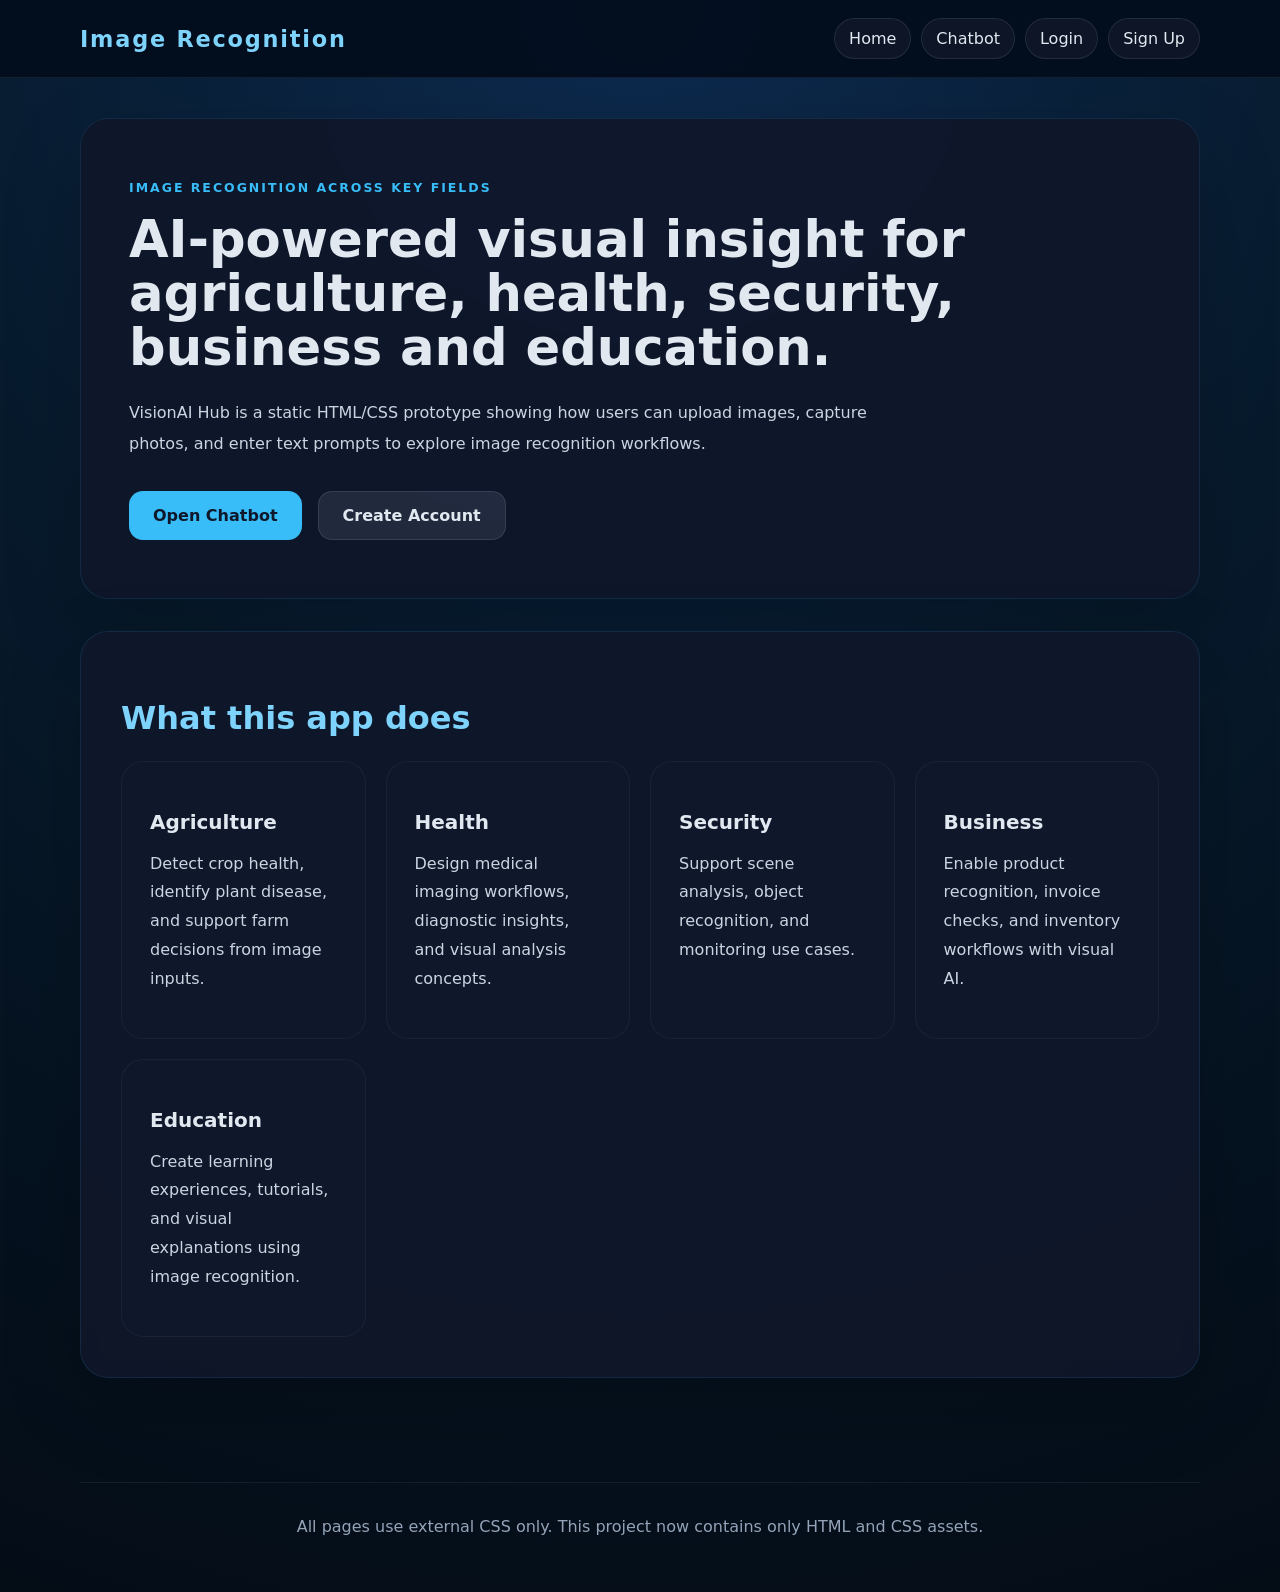
==== index.html @ 7103a165 "Add files via upload" ====
<!DOCTYPE html>
<html lang="en">
<head>
  <meta charset="UTF-8">
  <meta name="viewport" content="width=device-width, initial-scale=1.0">
  <title>Image Recognition</title>
  <link rel="stylesheet" href="styles.css">
</head>
<body>
  <header class="site-header">
    <div class="container header-inner">
      <a class="brand" href="index.html">Image Recognition</a>
      <nav class="site-nav">
        <a href="index.html">Home</a>
        <a href="chatbot.html">Chatbot</a>
        <a href="login.html">Login</a>
        <a href="signup.html">Sign Up</a>
      </nav>
    </div>
  </header>

  <main class="content container">
    <section class="hero-section">
      <span class="eyebrow">Image recognition across key fields</span>
      <h1>AI-powered visual insight for agriculture, health, security, business and education.</h1>
      <p>VisionAI Hub is a static HTML/CSS prototype showing how users can upload images, capture photos, and enter text prompts to explore image recognition workflows.</p>
      <div class="hero-actions">
        <a class="btn" href="chatbot.html">Open Chatbot</a>
        <a class="btn btn-secondary" href="signup.html">Create Account</a>
      </div>
    </section>

    <section class="feature-section">
      <h2>What this app does</h2>
      <div class="feature-grid">
        <article class="feature-card">
          <h3>Agriculture</h3>
          <p>Detect crop health, identify plant disease, and support farm decisions from image inputs.</p>
        </article>
        <article class="feature-card">
          <h3>Health</h3>
          <p>Design medical imaging workflows, diagnostic insights, and visual analysis concepts.</p>
        </article>
        <article class="feature-card">
          <h3>Security</h3>
          <p>Support scene analysis, object recognition, and monitoring use cases.</p>
        </article>
        <article class="feature-card">
          <h3>Business</h3>
          <p>Enable product recognition, invoice checks, and inventory workflows with visual AI.</p>
        </article>
        <article class="feature-card">
          <h3>Education</h3>
          <p>Create learning experiences, tutorials, and visual explanations using image recognition.</p>
        </article>
      </div>
    </section>
  </main>

  <footer class="site-footer">
    <div class="container footer-inner">
      <p>All pages use external CSS only. This project now contains only HTML and CSS assets.</p>
    </div>
  </footer>
</body>
</html>
---- styles.css ----
/* Global styles */
*, *::before, *::after {
  box-sizing: border-box;
}
html {
  scroll-behavior: smooth;
}
body {
  margin: 0;
  font-family: Inter, system-ui, -apple-system, BlinkMacSystemFont, "Segoe UI", sans-serif;
  background: radial-gradient(circle at top, #0d2a4f 0%, #071a2c 45%, #040c16 100%);
  color: #e2e8f0;
  min-height: 100vh;
}
a {
  color: inherit;
  text-decoration: none;
}
button,
input,
select,
textarea {
  font: inherit;
}
button {
  cursor: pointer;
}
.container {
  width: min(1120px, calc(100% - 32px));
  margin: 0 auto;
}
.site-header {
  position: sticky;
  top: 0;
  z-index: 10;
  background: rgba(3, 12, 28, 0.92);
  border-bottom: 1px solid rgba(148, 163, 184, 0.12);
}
.header-inner {
  display: flex;
  align-items: center;
  justify-content: space-between;
  gap: 16px;
  padding: 18px 0;
}
.brand {
  font-size: 1.4rem;
  font-weight: 800;
  letter-spacing: 0.08em;
  color: #7dd3fc;
}
.site-nav {
  display: flex;
  flex-wrap: wrap;
  gap: 10px;
}
.site-nav a {
  padding: 10px 14px;
  border-radius: 999px;
  background: rgba(15, 23, 42, 0.9);
  border: 1px solid rgba(148, 163, 184, 0.16);
  transition: background 0.25s ease, transform 0.25s ease;
}
.site-nav a:hover {
  background: rgba(59, 130, 246, 0.18);
  transform: translateY(-1px);
}
.content {
  padding: 40px 0 60px;
}
.hero-section,
.feature-section,
.auth-section,
.chat-section {
  background: rgba(15, 23, 42, 0.94);
  border: 1px solid rgba(56, 189, 248, 0.12);
  border-radius: 28px;
  backdrop-filter: blur(10px);
  box-shadow: 0 28px 80px rgba(0, 0, 0, 0.2);
}
.chat-section {
  margin: 32px auto 0;
  max-width: 1120px;
}
.hero-section {
  padding: 58px 48px;
}
.eyebrow {
  display: inline-flex;
  margin-bottom: 18px;
  color: #38bdf8;
  font-weight: 700;
  text-transform: uppercase;
  letter-spacing: 0.16em;
  font-size: 0.78rem;
}
.hero-section h1 {
  font-size: clamp(2.4rem, 4vw, 3.8rem);
  line-height: 1.05;
  margin: 0 0 24px;
}
.hero-section p {
  max-width: 760px;
  line-height: 1.9;
  color: #cbd5e1;
  margin-bottom: 32px;
}
.hero-actions {
  display: flex;
  flex-wrap: wrap;
  gap: 16px;
}
.btn,
button {
  display: inline-flex;
  align-items: center;
  justify-content: center;
  padding: 14px 24px;
  border-radius: 14px;
  background: #38bdf8;
  color: #0f172a;
  font-weight: 700;
  border: none;
  transition: transform 0.22s ease, filter 0.22s ease;
}
.btn:hover,
button:hover {
  transform: translateY(-2px);
  filter: brightness(1.05);
}
.btn-secondary {
  background: rgba(148, 163, 184, 0.14);
  color: #e2e8f0;
  border: 1px solid rgba(148, 163, 184, 0.18);
}
.feature-section,
.auth-section,
.chat-section {
  margin-top: 32px;
  padding: 40px;
}
.feature-section h2,
.auth-section h2,
.chat-section h2 {
  font-size: 2rem;
  margin-bottom: 24px;
  color: #7dd3fc;
}
.feature-grid {
  display: grid;
  gap: 20px;
  grid-template-columns: repeat(auto-fit, minmax(220px, 1fr));
}
.feature-card {
  padding: 28px;
  border-radius: 22px;
  background: #0f172a;
  border: 1px solid rgba(148, 163, 184, 0.08);
}
.feature-card h3 {
  margin-bottom: 14px;
  font-size: 1.25rem;
}
.feature-card p {
  line-height: 1.8;
  color: #cbd5e1;
}
.auth-form,
.chat-form {
  display: grid;
  gap: 20px;
}
.auth-form label,
.chat-form label {
  display: grid;
  gap: 10px;
  font-weight: 600;
  color: #e2e8f0;
}
.auth-form input,
.chat-form input,
.chat-form textarea,
.chat-form select {
  width: 100%;
  border: 1px solid rgba(148, 163, 184, 0.18);
  background: rgba(15, 23, 42, 0.95);
  color: #e2e8f0;
  border-radius: 16px;
  padding: 16px 18px;
  outline: none;
}
.auth-form input:focus,
.chat-form input:focus,
.chat-form textarea:focus,
.chat-form select:focus {
  border-color: #38bdf8;
  box-shadow: 0 0 0 4px rgba(56, 189, 248, 0.14);
}
textarea {
  resize: vertical;
}
.auth-note,
.chat-section p,
.result-box p,
.hint {
  color: #94a3b8;
}
.auth-footer,
.chat-actions {
  display: flex;
  gap: 12px;
  flex-wrap: wrap;
}
.auth-footer a {
  color: #38bdf8;
}
.result-box {
  margin-top: 28px;
  padding: 24px;
  border-radius: 22px;
  background: rgba(7, 18, 35, 0.98);
  border: 1px solid rgba(56, 189, 248, 0.12);
}
.result-box h3 {
  margin-top: 0;
  margin-bottom: 14px;
  color: #38bdf8;
}
.chat-header {
  display: flex;
  justify-content: center;
  align-items: center;
  text-align: center;
  margin-bottom: 24px;
}
.chat-subtitle {
  color: #94a3b8;
  margin-top: 10px;
}
.chat-action-nav {
  display: flex;
  flex-wrap: wrap;
  gap: 10px;
  margin-bottom: 18px;
  justify-content: center;
}
.nav-item {
  display: inline-flex;
  align-items: center;
  justify-content: center;
  padding: 12px 18px;
  border-radius: 999px;
  border: 1px solid rgba(148, 163, 184, 0.18);
  background: rgba(31, 41, 55, 0.85);
  color: #e2e8f0;
  font-weight: 700;
  transition: transform 0.2s ease, background 0.2s ease;
}
.nav-item:hover {
  background: rgba(56, 189, 248, 0.18);
  transform: translateY(-1px);
}
.chat-actions-row {
  display: flex;
  flex-wrap: wrap;
  gap: 10px;
  justify-content: center;
}
.nav-item.secondary {
  background: rgba(15, 23, 42, 0.96);
  border-color: rgba(56, 189, 248, 0.2);
}
.chat-input-card {
  display: grid;
  gap: 18px;
}
.chat-input-area {
  display: grid;
  gap: 14px;
}
.chat-input-area textarea {
  width: 100%;
  min-height: 150px;
  padding: 18px;
  border-radius: 24px;
  border: 1px solid rgba(148, 163, 184, 0.16);
  background: #090a0c;
  color: #f8fafc;
  resize: none;
}
.send-button {
  width: 100%;
  padding: 16px 22px;
  border-radius: 20px;
  border: none;
  background: #38bdf8;
  color: #0f172a;
  font-weight: 700;
}
.chat-sidebar {
  display: none;
  padding: 24px;
  border-radius: 24px;
  background: rgba(7, 18, 35, 0.95);
  border: 1px solid rgba(56, 189, 248, 0.14);
}
.chat-sidebar:target {
  display: block;
}
.sidebar-card {
  display: grid;
  gap: 14px;
}
.sidebar-card h3 {
  margin-top: 0;
  margin-bottom: 0;
  color: #38bdf8;
}
.sidebar-card ul {
  list-style: none;
  margin: 0;
  padding: 0;
  display: grid;
  gap: 12px;
}
.sidebar-card li {
  padding: 14px 16px;
  border-radius: 16px;
  background: rgba(15, 23, 42, 0.85);
  border: 1px solid rgba(148, 163, 184, 0.08);
  color: #cbd5e1;
}
.chat-sidebar h3 {
  margin-top: 0;
  margin-bottom: 18px;
  color: #38bdf8;
}
.chat-sidebar ul {
  list-style: none;
  margin: 0;
  padding: 0;
  display: grid;
  gap: 12px;
}
.chat-sidebar li {
  padding: 14px 16px;
  border-radius: 16px;
  background: rgba(15, 23, 42, 0.85);
  border: 1px solid rgba(148, 163, 184, 0.08);
  color: #cbd5e1;
}
.site-footer {
  padding: 24px 0 40px;
}
.footer-inner {
  border-top: 1px solid rgba(148, 163, 184, 0.1);
  padding-top: 18px;
  color: #94a3b8;
}
@media (max-width: 768px) {
  .header-inner,
  .feature-grid,
  .auth-form,
  .chat-form,
  .chat-app {
    grid-template-columns: 1fr;
  }
  .header-inner {
    flex-direction: column;
    align-items: flex-start;
  }
  .chat-header {
    flex-direction: column;
    align-items: flex-start;
  }
  .hero-section,
  .feature-section,
  .auth-section,
  .chat-section {
    padding: 28px 24px 32px;
  }
}

.auth-box input {
  width: 100%;
  margin-bottom: 16px;
  padding: 16px;
  border-radius: 14px;
  border: 1px solid rgba(255, 255, 255, 0.12);
  background: #0f172a;
  color: #f8fafc;
}

.auth-box button {
  width: 100%;
}

footer {
  margin-top: 20px;
  padding: 24px 0;
  text-align: center;
  color: rgba(248, 250, 252, 0.7);
}

@media (max-width: 760px) {
  nav {
    flex-direction: column;
    align-items: flex-start;
    gap: 12px;
  }

  .hero {
    padding: 40px 20px;
  }
}
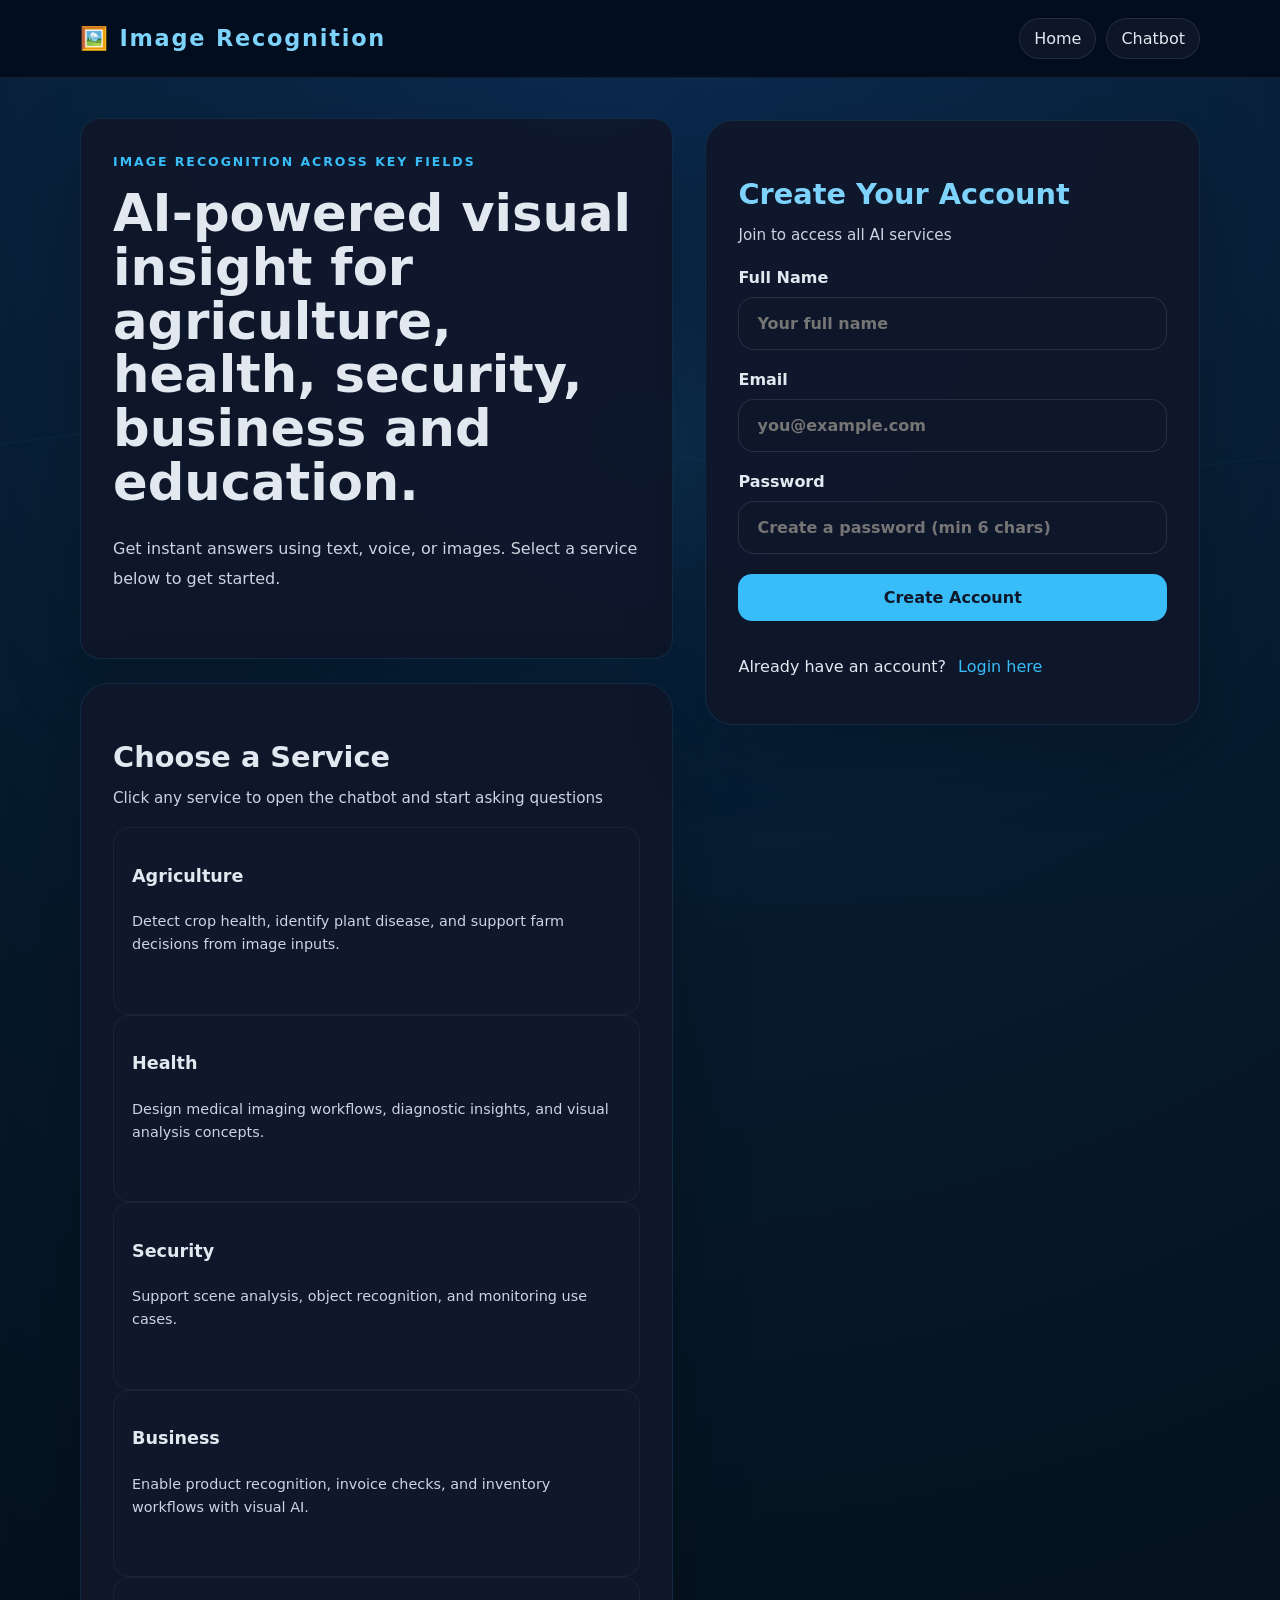
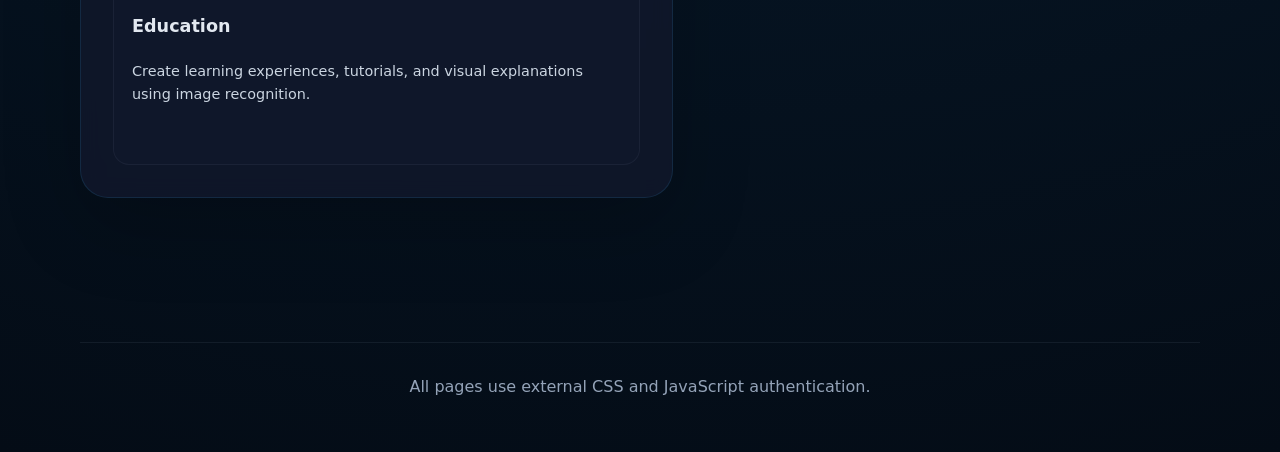
==== commit 9bfe9b4f: "Initial commit" ====
--- a/index.html
+++ b/index.html
@@ -1,66 +1,217 @@
-<!DOCTYPE html>
-<html lang="en">
-<head>
-  <meta charset="UTF-8">
-  <meta name="viewport" content="width=device-width, initial-scale=1.0">
-  <title>Image Recognition</title>
-  <link rel="stylesheet" href="styles.css">
-</head>
-<body>
-  <header class="site-header">
-    <div class="container header-inner">
-      <a class="brand" href="index.html">Image Recognition</a>
-      <nav class="site-nav">
-        <a href="index.html">Home</a>
-        <a href="chatbot.html">Chatbot</a>
-        <a href="login.html">Login</a>
-        <a href="signup.html">Sign Up</a>
-      </nav>
-    </div>
-  </header>
-
-  <main class="content container">
-    <section class="hero-section">
-      <span class="eyebrow">Image recognition across key fields</span>
-      <h1>AI-powered visual insight for agriculture, health, security, business and education.</h1>
-      <p>VisionAI Hub is a static HTML/CSS prototype showing how users can upload images, capture photos, and enter text prompts to explore image recognition workflows.</p>
-      <div class="hero-actions">
-        <a class="btn" href="chatbot.html">Open Chatbot</a>
-        <a class="btn btn-secondary" href="signup.html">Create Account</a>
-      </div>
-    </section>
-
-    <section class="feature-section">
-      <h2>What this app does</h2>
-      <div class="feature-grid">
-        <article class="feature-card">
-          <h3>Agriculture</h3>
-          <p>Detect crop health, identify plant disease, and support farm decisions from image inputs.</p>
-        </article>
-        <article class="feature-card">
-          <h3>Health</h3>
-          <p>Design medical imaging workflows, diagnostic insights, and visual analysis concepts.</p>
-        </article>
-        <article class="feature-card">
-          <h3>Security</h3>
-          <p>Support scene analysis, object recognition, and monitoring use cases.</p>
-        </article>
-        <article class="feature-card">
-          <h3>Business</h3>
-          <p>Enable product recognition, invoice checks, and inventory workflows with visual AI.</p>
-        </article>
-        <article class="feature-card">
-          <h3>Education</h3>
-          <p>Create learning experiences, tutorials, and visual explanations using image recognition.</p>
-        </article>
-      </div>
-    </section>
-  </main>
-
-  <footer class="site-footer">
-    <div class="container footer-inner">
-      <p>All pages use external CSS only. This project now contains only HTML and CSS assets.</p>
-    </div>
-  </footer>
-</body>
-</html>
+<!DOCTYPE html>
+<html lang="en">
+<head>
+  <!-- Meta Information -->
+  <meta charset="UTF-8">
+  <meta name="viewport" content="width=device-width, initial-scale=1.0">
+  <title>Image Recognition - AI Visual Insights</title>
+  
+  <!-- Stylesheets -->
+  <link rel="stylesheet" href="styles.css">
+</head>
+
+<body>
+  <!-- ========== HEADER / NAVIGATION ========== -->
+  <header class="site-header">
+    <div class="container header-inner">
+      <!-- Brand Logo -->
+      <a class="brand" href="index.html">🖼️ Image Recognition</a>
+      
+      <!-- Navigation Menu -->
+      <nav class="site-nav">
+        <a href="index.html">Home</a>
+        <a href="chatbot.html">Chatbot</a>
+      </nav>
+    </div>
+  </header>
+
+  <!-- ========== MAIN CONTENT ========== -->
+  <main class="content container">
+    
+    <!-- HOME AND SIGNUP CONTAINER -->
+    <div class="home-signup-wrapper">
+      
+      <!-- ===== LEFT SIDE: HOME CONTENT ===== -->
+      <div class="home-section">
+        
+        <!-- HERO SECTION -->
+        <section class="hero-section">
+          <span class="eyebrow">Image recognition across key fields</span>
+          <h1>AI-powered visual insight for agriculture, health, security, business and education.</h1>
+          <p>Get instant answers using text, voice, or images. Select a service below to get started.</p>
+        </section>
+
+        <!-- SERVICES SECTION -->
+        <section class="feature-section">
+          <h2>Choose a Service</h2>
+          <p class="section-intro">Click any service to open the chatbot and start asking questions</p>
+          
+          <!-- Service Cards Grid -->
+          <div class="feature-grid">
+            
+            <!-- Agriculture Service Card -->
+            <a href="chatbot.html?service=agriculture" class="feature-card clickable-card">
+              <h3>Agriculture</h3>
+              <p>Detect crop health, identify plant disease, and support farm decisions from image inputs.</p>
+              <span class="card-arrow">→</span>
+            </a>
+
+            <!-- Health Service Card -->
+            <a href="chatbot.html?service=health" class="feature-card clickable-card">
+              <h3>Health</h3>
+              <p>Design medical imaging workflows, diagnostic insights, and visual analysis concepts.</p>
+              <span class="card-arrow">→</span>
+            </a>
+
+            <!-- Security Service Card -->
+            <a href="chatbot.html?service=security" class="feature-card clickable-card">
+              <h3>Security</h3>
+              <p>Support scene analysis, object recognition, and monitoring use cases.</p>
+              <span class="card-arrow">→</span>
+            </a>
+
+            <!-- Business Service Card -->
+            <a href="chatbot.html?service=business" class="feature-card clickable-card">
+              <h3>Business</h3>
+              <p>Enable product recognition, invoice checks, and inventory workflows with visual AI.</p>
+              <span class="card-arrow">→</span>
+            </a>
+
+            <!-- Education Service Card -->
+            <a href="chatbot.html?service=education" class="feature-card clickable-card">
+              <h3>Education</h3>
+              <p>Create learning experiences, tutorials, and visual explanations using image recognition.</p>
+              <span class="card-arrow">→</span>
+            </a>
+            
+          </div>
+          <!-- End Service Cards Grid -->
+          
+        </section>
+        <!-- End Services Section -->
+        
+      </div>
+      <!-- End Home Section -->
+
+      <!-- ===== RIGHT SIDE: SIGNUP FORM ===== -->
+      <aside class="signup-section">
+        <div class="signup-card">
+          <h2>Create Your Account</h2>
+          <p class="signup-subtitle">Join to access all AI services</p>
+          
+          <form class="auth-form" id="signup-form">
+            <label>
+              Full Name
+              <input type="text" name="name" placeholder="Your full name" required>
+            </label>
+            <label>
+              Email
+              <input type="email" name="email" placeholder="you@example.com" required>
+            </label>
+            <label>
+              Password
+              <input type="password" name="password" placeholder="Create a password (min 6 chars)" required>
+            </label>
+            <button class="btn" type="submit">Create Account</button>
+            
+            <p class="auth-footer">Already have an account? <a href="login.html">Login here</a></p>
+          </form>
+        </div>
+      </aside>
+      <!-- End Signup Section -->
+      
+    </div>
+    <!-- End Home and Signup Wrapper -->
+    
+  </main>
+  <!-- End Main Content -->
+
+  <!-- ========== FOOTER ========== -->
+  <footer class="site-footer">
+    <div class="container footer-inner">
+      <p>All pages use external CSS and JavaScript authentication.</p>
+    </div>
+  </footer>
+
+  <!-- ========== SCRIPTS ========== -->
+  <script src="security.js"></script>
+  
+  <!-- Service Card Navigation -->
+  <script>
+    // Make service cards interactive and sensitive to clicks
+    document.querySelectorAll('.clickable-card').forEach(card => {
+      // Add click handler
+      card.addEventListener('click', function(e) {
+        e.preventDefault();
+        
+        // Get the service name from the href
+        const href = this.getAttribute('href');
+        
+        // Add visual feedback - fade out effect
+        this.style.opacity = '0.7';
+        this.style.transform = 'scale(0.98)';
+        
+        // Navigate after a short delay for visual effect
+        setTimeout(() => {
+          window.location.href = href;
+        }, 200);
+      });
+
+      // Add hover effects for better UX
+      card.addEventListener('mouseenter', function() {
+        this.style.cursor = 'pointer';
+      });
+
+      // Reset opacity on mouse leave if not navigating
+      card.addEventListener('mouseleave', function() {
+        this.style.opacity = '1';
+        this.style.transform = 'scale(1)';
+      });
+
+      // Keyboard support - allow Enter and Space keys
+      card.addEventListener('keypress', function(e) {
+        if (e.key === 'Enter' || e.key === ' ') {
+          e.preventDefault();
+          this.click();
+        }
+      });
+    });
+
+    // Log which service was selected (for debugging)
+    window.addEventListener('click', function(e) {
+      const card = e.target.closest('.clickable-card');
+      if (card) {
+        const href = card.getAttribute('href');
+        const serviceMatch = href.match(/service=(\w+)/);
+        if (serviceMatch) {
+          console.log('Service selected:', serviceMatch[1]);
+        }
+      }
+    });
+
+    // Handle signup form submission
+    document.getElementById('signup-form').addEventListener('submit', function(e) {
+      e.preventDefault();
+
+      const fullName = this.querySelector('input[type="text"]').value.trim();
+      const email = this.querySelector('input[type="email"]').value.trim();
+      const password = this.querySelector('input[type="password"]').value;
+
+      if (!fullName) {
+        alert('Please enter your full name');
+        return;
+      }
+
+      const result = authManager.register(email, password, fullName);
+
+      if (result.success) {
+        alert(result.message + '\nYou can now login with your credentials.');
+        window.location.href = 'login.html';
+      } else {
+        alert('Signup Failed: ' + result.message);
+      }
+    });
+  </script>
+
+</body>
+</html>
--- a/styles.css
+++ b/styles.css
@@ -1,415 +1,853 @@
-/* Global styles */
-*, *::before, *::after {
-  box-sizing: border-box;
-}
-html {
-  scroll-behavior: smooth;
-}
-body {
-  margin: 0;
-  font-family: Inter, system-ui, -apple-system, BlinkMacSystemFont, "Segoe UI", sans-serif;
-  background: radial-gradient(circle at top, #0d2a4f 0%, #071a2c 45%, #040c16 100%);
-  color: #e2e8f0;
-  min-height: 100vh;
-}
-a {
-  color: inherit;
-  text-decoration: none;
-}
-button,
-input,
-select,
-textarea {
-  font: inherit;
-}
-button {
-  cursor: pointer;
-}
-.container {
-  width: min(1120px, calc(100% - 32px));
-  margin: 0 auto;
-}
-.site-header {
-  position: sticky;
-  top: 0;
-  z-index: 10;
-  background: rgba(3, 12, 28, 0.92);
-  border-bottom: 1px solid rgba(148, 163, 184, 0.12);
-}
-.header-inner {
-  display: flex;
-  align-items: center;
-  justify-content: space-between;
-  gap: 16px;
-  padding: 18px 0;
-}
-.brand {
-  font-size: 1.4rem;
-  font-weight: 800;
-  letter-spacing: 0.08em;
-  color: #7dd3fc;
-}
-.site-nav {
-  display: flex;
-  flex-wrap: wrap;
-  gap: 10px;
-}
-.site-nav a {
-  padding: 10px 14px;
-  border-radius: 999px;
-  background: rgba(15, 23, 42, 0.9);
-  border: 1px solid rgba(148, 163, 184, 0.16);
-  transition: background 0.25s ease, transform 0.25s ease;
-}
-.site-nav a:hover {
-  background: rgba(59, 130, 246, 0.18);
-  transform: translateY(-1px);
-}
-.content {
-  padding: 40px 0 60px;
-}
-.hero-section,
-.feature-section,
-.auth-section,
-.chat-section {
-  background: rgba(15, 23, 42, 0.94);
-  border: 1px solid rgba(56, 189, 248, 0.12);
-  border-radius: 28px;
-  backdrop-filter: blur(10px);
-  box-shadow: 0 28px 80px rgba(0, 0, 0, 0.2);
-}
-.chat-section {
-  margin: 32px auto 0;
-  max-width: 1120px;
-}
-.hero-section {
-  padding: 58px 48px;
-}
-.eyebrow {
-  display: inline-flex;
-  margin-bottom: 18px;
-  color: #38bdf8;
-  font-weight: 700;
-  text-transform: uppercase;
-  letter-spacing: 0.16em;
-  font-size: 0.78rem;
-}
-.hero-section h1 {
-  font-size: clamp(2.4rem, 4vw, 3.8rem);
-  line-height: 1.05;
-  margin: 0 0 24px;
-}
-.hero-section p {
-  max-width: 760px;
-  line-height: 1.9;
-  color: #cbd5e1;
-  margin-bottom: 32px;
-}
-.hero-actions {
-  display: flex;
-  flex-wrap: wrap;
-  gap: 16px;
-}
-.btn,
-button {
-  display: inline-flex;
-  align-items: center;
-  justify-content: center;
-  padding: 14px 24px;
-  border-radius: 14px;
-  background: #38bdf8;
-  color: #0f172a;
-  font-weight: 700;
-  border: none;
-  transition: transform 0.22s ease, filter 0.22s ease;
-}
-.btn:hover,
-button:hover {
-  transform: translateY(-2px);
-  filter: brightness(1.05);
-}
-.btn-secondary {
-  background: rgba(148, 163, 184, 0.14);
-  color: #e2e8f0;
-  border: 1px solid rgba(148, 163, 184, 0.18);
-}
-.feature-section,
-.auth-section,
-.chat-section {
-  margin-top: 32px;
-  padding: 40px;
-}
-.feature-section h2,
-.auth-section h2,
-.chat-section h2 {
-  font-size: 2rem;
-  margin-bottom: 24px;
-  color: #7dd3fc;
-}
-.feature-grid {
-  display: grid;
-  gap: 20px;
-  grid-template-columns: repeat(auto-fit, minmax(220px, 1fr));
-}
-.feature-card {
-  padding: 28px;
-  border-radius: 22px;
-  background: #0f172a;
-  border: 1px solid rgba(148, 163, 184, 0.08);
-}
-.feature-card h3 {
-  margin-bottom: 14px;
-  font-size: 1.25rem;
-}
-.feature-card p {
-  line-height: 1.8;
-  color: #cbd5e1;
-}
-.auth-form,
-.chat-form {
-  display: grid;
-  gap: 20px;
-}
-.auth-form label,
-.chat-form label {
-  display: grid;
-  gap: 10px;
-  font-weight: 600;
-  color: #e2e8f0;
-}
-.auth-form input,
-.chat-form input,
-.chat-form textarea,
-.chat-form select {
-  width: 100%;
-  border: 1px solid rgba(148, 163, 184, 0.18);
-  background: rgba(15, 23, 42, 0.95);
-  color: #e2e8f0;
-  border-radius: 16px;
-  padding: 16px 18px;
-  outline: none;
-}
-.auth-form input:focus,
-.chat-form input:focus,
-.chat-form textarea:focus,
-.chat-form select:focus {
-  border-color: #38bdf8;
-  box-shadow: 0 0 0 4px rgba(56, 189, 248, 0.14);
-}
-textarea {
-  resize: vertical;
-}
-.auth-note,
-.chat-section p,
-.result-box p,
-.hint {
-  color: #94a3b8;
-}
-.auth-footer,
-.chat-actions {
-  display: flex;
-  gap: 12px;
-  flex-wrap: wrap;
-}
-.auth-footer a {
-  color: #38bdf8;
-}
-.result-box {
-  margin-top: 28px;
-  padding: 24px;
-  border-radius: 22px;
-  background: rgba(7, 18, 35, 0.98);
-  border: 1px solid rgba(56, 189, 248, 0.12);
-}
-.result-box h3 {
-  margin-top: 0;
-  margin-bottom: 14px;
-  color: #38bdf8;
-}
-.chat-header {
-  display: flex;
-  justify-content: center;
-  align-items: center;
-  text-align: center;
-  margin-bottom: 24px;
-}
-.chat-subtitle {
-  color: #94a3b8;
-  margin-top: 10px;
-}
-.chat-action-nav {
-  display: flex;
-  flex-wrap: wrap;
-  gap: 10px;
-  margin-bottom: 18px;
-  justify-content: center;
-}
-.nav-item {
-  display: inline-flex;
-  align-items: center;
-  justify-content: center;
-  padding: 12px 18px;
-  border-radius: 999px;
-  border: 1px solid rgba(148, 163, 184, 0.18);
-  background: rgba(31, 41, 55, 0.85);
-  color: #e2e8f0;
-  font-weight: 700;
-  transition: transform 0.2s ease, background 0.2s ease;
-}
-.nav-item:hover {
-  background: rgba(56, 189, 248, 0.18);
-  transform: translateY(-1px);
-}
-.chat-actions-row {
-  display: flex;
-  flex-wrap: wrap;
-  gap: 10px;
-  justify-content: center;
-}
-.nav-item.secondary {
-  background: rgba(15, 23, 42, 0.96);
-  border-color: rgba(56, 189, 248, 0.2);
-}
-.chat-input-card {
-  display: grid;
-  gap: 18px;
-}
-.chat-input-area {
-  display: grid;
-  gap: 14px;
-}
-.chat-input-area textarea {
-  width: 100%;
-  min-height: 150px;
-  padding: 18px;
-  border-radius: 24px;
-  border: 1px solid rgba(148, 163, 184, 0.16);
-  background: #090a0c;
-  color: #f8fafc;
-  resize: none;
-}
-.send-button {
-  width: 100%;
-  padding: 16px 22px;
-  border-radius: 20px;
-  border: none;
-  background: #38bdf8;
-  color: #0f172a;
-  font-weight: 700;
-}
-.chat-sidebar {
-  display: none;
-  padding: 24px;
-  border-radius: 24px;
-  background: rgba(7, 18, 35, 0.95);
-  border: 1px solid rgba(56, 189, 248, 0.14);
-}
-.chat-sidebar:target {
-  display: block;
-}
-.sidebar-card {
-  display: grid;
-  gap: 14px;
-}
-.sidebar-card h3 {
-  margin-top: 0;
-  margin-bottom: 0;
-  color: #38bdf8;
-}
-.sidebar-card ul {
-  list-style: none;
-  margin: 0;
-  padding: 0;
-  display: grid;
-  gap: 12px;
-}
-.sidebar-card li {
-  padding: 14px 16px;
-  border-radius: 16px;
-  background: rgba(15, 23, 42, 0.85);
-  border: 1px solid rgba(148, 163, 184, 0.08);
-  color: #cbd5e1;
-}
-.chat-sidebar h3 {
-  margin-top: 0;
-  margin-bottom: 18px;
-  color: #38bdf8;
-}
-.chat-sidebar ul {
-  list-style: none;
-  margin: 0;
-  padding: 0;
-  display: grid;
-  gap: 12px;
-}
-.chat-sidebar li {
-  padding: 14px 16px;
-  border-radius: 16px;
-  background: rgba(15, 23, 42, 0.85);
-  border: 1px solid rgba(148, 163, 184, 0.08);
-  color: #cbd5e1;
-}
-.site-footer {
-  padding: 24px 0 40px;
-}
-.footer-inner {
-  border-top: 1px solid rgba(148, 163, 184, 0.1);
-  padding-top: 18px;
-  color: #94a3b8;
-}
-@media (max-width: 768px) {
-  .header-inner,
-  .feature-grid,
-  .auth-form,
-  .chat-form,
-  .chat-app {
-    grid-template-columns: 1fr;
-  }
-  .header-inner {
-    flex-direction: column;
-    align-items: flex-start;
-  }
-  .chat-header {
-    flex-direction: column;
-    align-items: flex-start;
-  }
-  .hero-section,
-  .feature-section,
-  .auth-section,
-  .chat-section {
-    padding: 28px 24px 32px;
-  }
-}
-
-.auth-box input {
-  width: 100%;
-  margin-bottom: 16px;
-  padding: 16px;
-  border-radius: 14px;
-  border: 1px solid rgba(255, 255, 255, 0.12);
-  background: #0f172a;
-  color: #f8fafc;
-}
-
-.auth-box button {
-  width: 100%;
-}
-
-footer {
-  margin-top: 20px;
-  padding: 24px 0;
-  text-align: center;
-  color: rgba(248, 250, 252, 0.7);
-}
-
-@media (max-width: 760px) {
-  nav {
-    flex-direction: column;
-    align-items: flex-start;
-    gap: 12px;
-  }
-
-  .hero {
-    padding: 40px 20px;
-  }
-}
+/* Global styles */
+*, *::before, *::after {
+  box-sizing: border-box;
+}
+html {
+  scroll-behavior: smooth;
+}
+body {
+  margin: 0;
+  font-family: Inter, system-ui, -apple-system, BlinkMacSystemFont, "Segoe UI", sans-serif;
+  background: radial-gradient(circle at top, #0d2a4f 0%, #071a2c 45%, #040c16 100%);
+  color: #e2e8f0;
+  min-height: 100vh;
+  position: relative;
+  overflow-x: hidden;
+}
+
+/* Animated Background Image */
+body::before {
+  content: '';
+  position: fixed;
+  top: 0;
+  left: 0;
+  width: 100%;
+  height: 100%;
+  background-image: 
+    url('data:image/svg+xml,<svg xmlns="http://www.w3.org/2000/svg" viewBox="0 0 1200 800" opacity="0.15"><defs><radialGradient id="g1" cx="50%%" cy="50%%"><stop offset="0%%" style="stop-color:rgba(56,189,248,0.4)"/><stop offset="100%%" style="stop-color:rgba(56,189,248,0)"/></radialGradient><linearGradient id="g2" x1="0%%" y1="0%%" x2="100%%" y2="100%%"><stop offset="0%%" style="stop-color:rgba(56,189,248,0.2)"/><stop offset="100%%" style="stop-color:rgba(6,182,212,0.1)"/></linearGradient></defs><rect width="1200" height="800" fill="url(%23g2)"/><circle cx="300" cy="200" r="200" fill="url(%23g1)"/><circle cx="900" cy="600" r="250" fill="url(%23g1)"/><circle cx="600" cy="400" r="180" fill="url(%23g1)"/><path d="M0,400 Q300,350 600,400 T1200,400" stroke="rgba(56,189,248,0.2)" stroke-width="2" fill="none"/></svg>');
+  background-size: cover;
+  background-position: center;
+  background-attachment: fixed;
+  background-repeat: no-repeat;
+  z-index: -1;
+  pointer-events: none;
+  animation: slowDrift 20s ease-in-out infinite;
+}
+
+body::after {
+  content: '';
+  position: fixed;
+  top: 50%;
+  left: 50%;
+  width: 800px;
+  height: 800px;
+  transform: translate(-50%, -50%);
+  background: radial-gradient(circle, rgba(56, 189, 248, 0.1) 0%, rgba(56, 189, 248, 0.02) 30%, transparent 70%);
+  border-radius: 50%;
+  z-index: 0;
+  pointer-events: none;
+  animation: slowPulse 15s ease-in-out infinite;
+}
+
+@keyframes slowDrift {
+  0%, 100% { transform: scale(1) translateY(0px); }
+  50% { transform: scale(1.02) translateY(-20px); }
+}
+
+@keyframes slowPulse {
+  0%, 100% { opacity: 0.5; transform: translate(-50%, -50%) scale(1); }
+  50% { opacity: 0.8; transform: translate(-50%, -50%) scale(1.1); }
+}
+a {
+  color: inherit;
+  text-decoration: none;
+}
+button,
+input,
+select,
+textarea {
+  font: inherit;
+}
+button {
+  cursor: pointer;
+}
+.container {
+  width: min(1120px, calc(100% - 32px));
+  margin: 0 auto;
+  position: relative;
+  z-index: 1;
+}
+.site-header {
+  position: sticky;
+  top: 0;
+  z-index: 50;
+  background: rgba(3, 12, 28, 0.92);
+  border-bottom: 1px solid rgba(148, 163, 184, 0.12);
+}
+.header-inner {
+  display: flex;
+  align-items: center;
+  justify-content: space-between;
+  gap: 16px;
+  padding: 18px 0;
+  position: relative;
+  z-index: 2;
+}
+.brand {
+  font-size: 1.4rem;
+  font-weight: 800;
+  letter-spacing: 0.08em;
+  color: #7dd3fc;
+}
+.site-nav {
+  display: flex;
+  flex-wrap: wrap;
+  gap: 10px;
+}
+.site-nav a {
+  padding: 10px 14px;
+  border-radius: 999px;
+  background: rgba(15, 23, 42, 0.9);
+  border: 1px solid rgba(148, 163, 184, 0.16);
+  transition: background 0.25s ease, transform 0.25s ease;
+}
+.site-nav a:hover {
+  background: rgba(59, 130, 246, 0.18);
+  transform: translateY(-1px);
+}
+.content {
+  padding: 40px 0 60px;
+  position: relative;
+  z-index: 1;
+}
+
+/* Two-Column Home + Signup Layout */
+.home-signup-wrapper {
+  display: grid;
+  grid-template-columns: 1.2fr 1fr;
+  gap: 32px;
+  align-items: start;
+  margin-bottom: 40px;
+}
+
+.home-section {
+  display: flex;
+  flex-direction: column;
+  gap: 24px;
+}
+
+.home-section .hero-section,
+.home-section .feature-section {
+  margin-top: 0;
+}
+
+.signup-section {
+  position: sticky;
+  top: 120px;
+}
+
+.signup-card {
+  background: rgba(15, 23, 42, 0.94);
+  border: 1px solid rgba(56, 189, 248, 0.12);
+  border-radius: 28px;
+  backdrop-filter: blur(10px);
+  box-shadow: 0 28px 80px rgba(0, 0, 0, 0.2);
+  padding: 32px;
+}
+
+.signup-card h2 {
+  font-size: 1.8rem;
+  margin-bottom: 8px;
+  color: #7dd3fc;
+}
+
+.signup-subtitle {
+  color: #cbd5e1;
+  margin-bottom: 24px;
+  font-size: 0.95rem;
+}
+.hero-section,
+.feature-section,
+.auth-section,
+.chat-section {
+  background: rgba(15, 23, 42, 0.94);
+  border: 1px solid rgba(56, 189, 248, 0.12);
+  border-radius: 28px;
+  backdrop-filter: blur(10px);
+  box-shadow: 0 28px 80px rgba(0, 0, 0, 0.2);
+}
+.chat-section {
+  margin: 32px auto 0;
+  max-width: 1120px;
+}
+.hero-section {
+  padding: 32px;
+  background: rgba(15, 23, 42, 0.94);
+  border: 1px solid rgba(56, 189, 248, 0.12);
+  border-radius: 20px;
+  position: relative;
+  overflow: hidden;
+}
+
+.hero-section::before {
+  content: '';
+  position: absolute;
+  top: -50%;
+  right: -10%;
+  width: 300px;
+  height: 300px;
+  background: radial-gradient(circle, rgba(56, 189, 248, 0.05) 0%, transparent 70%);
+  border-radius: 50%;
+  pointer-events: none;
+}
+
+.hero-section::after {
+  content: '';
+  position: absolute;
+  bottom: -50%;
+  left: -10%;
+  width: 250px;
+  height: 250px;
+  background: radial-gradient(circle, rgba(56, 189, 248, 0.03) 0%, transparent 70%);
+  border-radius: 50%;
+  pointer-events: none;
+}
+.eyebrow {
+  display: inline-flex;
+  margin-bottom: 18px;
+  color: #38bdf8;
+  font-weight: 700;
+  text-transform: uppercase;
+  letter-spacing: 0.16em;
+  font-size: 0.78rem;
+}
+.hero-section h1 {
+  font-size: clamp(2.4rem, 4vw, 3.8rem);
+  line-height: 1.05;
+  margin: 0 0 24px;
+}
+.hero-section p {
+  max-width: 760px;
+  line-height: 1.9;
+  color: #cbd5e1;
+  margin-bottom: 32px;
+}
+.hero-actions {
+  display: flex;
+  flex-wrap: wrap;
+  gap: 16px;
+}
+.btn,
+button {
+  display: inline-flex;
+  align-items: center;
+  justify-content: center;
+  padding: 14px 24px;
+  border-radius: 14px;
+  background: #38bdf8;
+  color: #0f172a;
+  font-weight: 700;
+  border: none;
+  transition: transform 0.22s ease, filter 0.22s ease;
+}
+.btn:hover,
+button:hover {
+  transform: translateY(-2px);
+  filter: brightness(1.05);
+}
+.btn-secondary {
+  background: rgba(148, 163, 184, 0.14);
+  color: #e2e8f0;
+  border: 1px solid rgba(148, 163, 184, 0.18);
+}
+.feature-section,
+.auth-section,
+.chat-section {
+  margin-top: 28px;
+  padding: 32px;
+}
+.feature-section h2,
+.auth-section h2,
+.chat-section h2 {
+  font-size: 1.8rem;
+  margin-bottom: 12px;
+}
+  color: #7dd3fc;
+}
+.feature-grid {
+  display: grid;
+  gap: 16px;
+  grid-template-columns: repeat(auto-fit, minmax(180px, 1fr));
+  max-width: 900px;
+}
+.feature-card {
+  padding: 20px 18px;
+  border-radius: 16px;
+  background: #0f172a;
+  border: 1px solid rgba(148, 163, 184, 0.08);
+}
+.feature-card.clickable-card {
+  cursor: pointer;
+  transition: all 0.3s ease;
+  position: relative;
+  overflow: hidden;
+  display: flex;
+  flex-direction: column;
+  text-decoration: none;
+  color: inherit;
+}
+.feature-card.clickable-card::before {
+  content: '';
+  position: absolute;
+  top: 0;
+  left: -100%;
+  width: 100%;
+  height: 100%;
+  background: linear-gradient(90deg, transparent, rgba(56, 189, 248, 0.1), transparent);
+  transition: left 0.5s ease;
+  pointer-events: none;
+}
+.feature-card.clickable-card:hover::before {
+  left: 100%;
+}
+.feature-card.clickable-card:hover {
+  background: linear-gradient(135deg, rgba(56, 189, 248, 0.15), rgba(15, 23, 42, 0.98));
+  border-color: rgba(56, 189, 248, 0.4);
+  transform: translateY(-8px);
+  box-shadow: 0 12px 24px rgba(56, 189, 248, 0.15);
+}
+.card-icon {
+  font-size: 2rem;
+  margin-bottom: 8px;
+}
+.card-arrow {
+  display: inline-block;
+  margin-top: auto;
+  font-size: 1.2rem;
+  color: #38bdf8;
+  opacity: 0;
+  transform: translateX(-10px);
+  transition: all 0.3s ease;
+}
+.feature-card.clickable-card:hover .card-arrow {
+  opacity: 1;
+  transform: translateX(0);
+}
+.section-intro {
+  color: #cbd5e1;
+  margin-bottom: 20px;
+  font-size: 0.95rem;
+}
+.feature-card h3 {
+  margin-bottom: 10px;
+  font-size: 1.1rem;
+}
+.feature-card p {
+  line-height: 1.6;
+  color: #cbd5e1;
+  font-size: 0.9rem;
+}
+.auth-form,
+.chat-form {
+  display: grid;
+  gap: 20px;
+}
+.auth-form label,
+.chat-form label {
+  display: grid;
+  gap: 10px;
+  font-weight: 600;
+  color: #e2e8f0;
+}
+.auth-form input,
+.chat-form input,
+.chat-form textarea,
+.chat-form select {
+  width: 100%;
+  border: 1px solid rgba(148, 163, 184, 0.18);
+  background: rgba(15, 23, 42, 0.95);
+  color: #e2e8f0;
+  border-radius: 16px;
+  padding: 16px 18px;
+  outline: none;
+}
+.auth-form input:focus,
+.chat-form input:focus,
+.chat-form textarea:focus,
+.chat-form select:focus {
+  border-color: #38bdf8;
+  box-shadow: 0 0 0 4px rgba(56, 189, 248, 0.14);
+}
+textarea {
+  resize: vertical;
+}
+.auth-note,
+.chat-section p,
+.result-box p,
+.hint {
+  color: #94a3b8;
+}
+.auth-footer,
+.chat-actions {
+  display: flex;
+  gap: 12px;
+  flex-wrap: wrap;
+}
+.auth-footer a {
+  color: #38bdf8;
+}
+.result-box {
+  margin-top: 28px;
+  padding: 24px;
+  border-radius: 22px;
+  background: rgba(7, 18, 35, 0.98);
+  border: 1px solid rgba(56, 189, 248, 0.12);
+}
+.result-box h3 {
+  margin-top: 0;
+  margin-bottom: 14px;
+  color: #38bdf8;
+}
+.chat-header {
+  display: flex;
+  justify-content: center;
+  align-items: center;
+  text-align: center;
+  margin-bottom: 24px;
+}
+.chat-subtitle {
+  color: #94a3b8;
+  margin-top: 10px;
+}
+.chat-action-nav {
+  display: flex;
+  flex-wrap: wrap;
+  gap: 10px;
+  margin-bottom: 18px;
+  justify-content: center;
+}
+.nav-item {
+  display: inline-flex;
+  align-items: center;
+  justify-content: center;
+  padding: 12px 18px;
+  border-radius: 999px;
+  border: 1px solid rgba(148, 163, 184, 0.18);
+  background: rgba(31, 41, 55, 0.85);
+  color: #e2e8f0;
+  font-weight: 700;
+  transition: transform 0.2s ease, background 0.2s ease;
+}
+.nav-item:hover {
+  background: rgba(56, 189, 248, 0.18);
+  transform: translateY(-1px);
+}
+.chat-actions-row {
+  display: flex;
+  flex-wrap: wrap;
+  gap: 10px;
+  justify-content: center;
+}
+.nav-item.secondary {
+  background: rgba(15, 23, 42, 0.96);
+  border-color: rgba(56, 189, 248, 0.2);
+}
+.chat-input-card {
+  display: grid;
+  gap: 18px;
+}
+.chat-input-area {
+  display: grid;
+  gap: 14px;
+}
+.chat-input-area textarea {
+  width: 100%;
+  min-height: 150px;
+  padding: 18px;
+  border-radius: 24px;
+  border: 1px solid rgba(148, 163, 184, 0.16);
+  background: #090a0c;
+  color: #f8fafc;
+  resize: none;
+}
+.send-button {
+  width: 100%;
+  padding: 16px 22px;
+  border-radius: 20px;
+  border: none;
+  background: #38bdf8;
+  color: #0f172a;
+  font-weight: 700;
+}
+.chat-sidebar {
+  display: none;
+  padding: 24px;
+  border-radius: 24px;
+  background: rgba(7, 18, 35, 0.95);
+  border: 1px solid rgba(56, 189, 248, 0.14);
+}
+.chat-sidebar:target {
+  display: block;
+}
+.sidebar-card {
+  display: grid;
+  gap: 14px;
+}
+.sidebar-card h3 {
+  margin-top: 0;
+  margin-bottom: 0;
+  color: #38bdf8;
+}
+.sidebar-card ul {
+  list-style: none;
+  margin: 0;
+  padding: 0;
+  display: grid;
+  gap: 12px;
+}
+.sidebar-card li {
+  padding: 14px 16px;
+  border-radius: 16px;
+  background: rgba(15, 23, 42, 0.85);
+  border: 1px solid rgba(148, 163, 184, 0.08);
+  color: #cbd5e1;
+}
+.chat-sidebar h3 {
+  margin-top: 0;
+  margin-bottom: 18px;
+  color: #38bdf8;
+}
+.chat-sidebar ul {
+  list-style: none;
+  margin: 0;
+  padding: 0;
+  display: grid;
+  gap: 12px;
+}
+.chat-sidebar li {
+  padding: 14px 16px;
+  border-radius: 16px;
+  background: rgba(15, 23, 42, 0.85);
+  border: 1px solid rgba(148, 163, 184, 0.08);
+  color: #cbd5e1;
+}
+.site-footer {
+  padding: 24px 0 40px;
+}
+.footer-inner {
+  border-top: 1px solid rgba(148, 163, 184, 0.1);
+  padding-top: 18px;
+  color: #94a3b8;
+}
+
+/* Chat Interface Styles */
+.chat-app {
+  display: grid;
+  grid-template-columns: 1fr auto;
+  gap: 24px;
+  margin-top: 24px;
+}
+
+.chat-panel {
+  display: flex;
+  flex-direction: column;
+  gap: 24px;
+  min-height: 600px;
+}
+
+.chat-messages {
+  flex: 1;
+  overflow-y: auto;
+  display: flex;
+  flex-direction: column;
+  gap: 16px;
+  background: rgba(7, 18, 35, 0.6);
+  border-radius: 18px;
+  padding: 20px;
+  border: 1px solid rgba(56, 189, 248, 0.1);
+}
+
+.message {
+  display: flex;
+  flex-direction: column;
+  gap: 8px;
+  padding: 14px 16px;
+  border-radius: 14px;
+  max-width: 80%;
+  word-wrap: break-word;
+}
+
+.message.bot {
+  background: rgba(56, 189, 248, 0.1);
+  border-left: 3px solid #38bdf8;
+  align-self: flex-start;
+}
+
+.message.user {
+  background: rgba(56, 189, 248, 0.2);
+  border-left: 3px solid #0ea5e9;
+  align-self: flex-end;
+  max-width: 80%;
+}
+
+.message-role {
+  font-size: 0.85rem;
+  font-weight: 700;
+  color: #7dd3fc;
+}
+
+.message p {
+  margin: 0;
+  line-height: 1.6;
+  color: #e2e8f0;
+}
+
+.message-image {
+  margin-top: 8px;
+}
+
+.message-image img {
+  max-width: 100%;
+  border-radius: 10px;
+}
+
+/* Input Type Selector */
+.input-type-selector {
+  display: flex;
+  gap: 12px;
+  justify-content: center;
+  padding: 16px;
+  background: rgba(7, 18, 35, 0.6);
+  border-radius: 16px;
+  border: 1px solid rgba(56, 189, 248, 0.1);
+}
+
+.input-type-btn {
+  display: flex;
+  align-items: center;
+  gap: 8px;
+  padding: 10px 16px;
+  border-radius: 12px;
+  background: rgba(15, 23, 42, 0.8);
+  border: 1px solid rgba(148, 163, 184, 0.2);
+  color: #cbd5e1;
+  cursor: pointer;
+  transition: all 0.3s ease;
+  font-weight: 600;
+}
+
+.input-type-btn input {
+  display: none;
+}
+
+.input-type-btn:hover {
+  background: rgba(56, 189, 248, 0.1);
+  border-color: rgba(56, 189, 248, 0.3);
+  color: #38bdf8;
+}
+
+.input-type-btn.active {
+  background: rgba(56, 189, 248, 0.2);
+  border-color: #38bdf8;
+  color: #38bdf8;
+}
+
+/* Input Sections */
+.input-section {
+  display: flex;
+  flex-direction: column;
+  gap: 12px;
+}
+
+.input-section.hidden {
+  display: none;
+}
+
+.input-section textarea {
+  width: 100%;
+  padding: 16px;
+  border-radius: 14px;
+  border: 1px solid rgba(148, 163, 184, 0.2);
+  background: rgba(15, 23, 42, 0.8);
+  color: #e2e8f0;
+  resize: vertical;
+  font-family: inherit;
+}
+
+.input-section textarea::placeholder {
+  color: #64748b;
+}
+
+/* Audio Controls */
+.audio-controls {
+  display: flex;
+  flex-direction: column;
+  gap: 12px;
+}
+
+.btn-icon {
+  padding: 12px 20px;
+  border-radius: 12px;
+  background: rgba(56, 189, 248, 0.2);
+  border: 1px solid rgba(56, 189, 248, 0.4);
+  color: #38bdf8;
+  font-weight: 700;
+  cursor: pointer;
+  transition: all 0.3s ease;
+}
+
+.btn-icon:hover {
+  background: rgba(56, 189, 248, 0.3);
+  transform: translateY(-2px);
+}
+
+.btn-icon.hidden {
+  display: none;
+}
+
+.audio-transcript {
+  padding: 12px 16px;
+  border-radius: 12px;
+  background: rgba(15, 23, 42, 0.8);
+  border: 1px solid rgba(56, 189, 248, 0.1);
+  color: #cbd5e1;
+  min-height: 20px;
+}
+
+/* Image Upload */
+.image-upload-label {
+  display: flex;
+  align-items: center;
+  justify-content: center;
+  padding: 32px;
+  border: 2px dashed rgba(56, 189, 248, 0.4);
+  border-radius: 14px;
+  background: rgba(15, 23, 42, 0.5);
+  cursor: pointer;
+  transition: all 0.3s ease;
+  color: #cbd5e1;
+  font-weight: 600;
+  text-align: center;
+}
+
+.image-upload-label:hover {
+  border-color: rgba(56, 189, 248, 0.7);
+  background: rgba(56, 189, 248, 0.08);
+}
+
+.image-preview-container {
+  display: flex;
+  justify-content: center;
+  align-items: center;
+}
+
+.image-preview {
+  max-width: 100%;
+  max-height: 300px;
+  border-radius: 12px;
+  border: 1px solid rgba(56, 189, 248, 0.2);
+}
+
+.send-button {
+  width: 100%;
+  padding: 14px 22px;
+  border-radius: 12px;
+  border: none;
+  background: linear-gradient(135deg, #38bdf8, #0ea5e9);
+  color: #0f172a;
+  font-weight: 700;
+  cursor: pointer;
+  transition: all 0.3s ease;
+}
+
+.send-button:hover {
+  transform: translateY(-2px);
+  box-shadow: 0 8px 16px rgba(56, 189, 248, 0.3);
+}
+
+.send-button:active {
+  transform: translateY(0);
+}
+
+/* Responsive Design */
+@media (max-width: 1024px) {
+  .home-signup-wrapper {
+    grid-template-columns: 1fr 1fr;
+    gap: 24px;
+  }
+}
+
+@media (max-width: 768px) {
+  .home-signup-wrapper {
+    grid-template-columns: 1fr;
+    gap: 20px;
+  }
+  
+  .signup-section {
+    position: static;
+  }
+  
+  .chat-app {
+    grid-template-columns: 1fr;
+  }
+  
+  .message {
+    max-width: 100%;
+  }
+}
+@media (max-width: 768px) {
+  .header-inner,
+  .feature-grid,
+  .auth-form,
+  .chat-form,
+  .chat-app {
+    grid-template-columns: 1fr;
+  }
+  .header-inner {
+    flex-direction: column;
+    align-items: flex-start;
+  }
+  .chat-header {
+    flex-direction: column;
+    align-items: flex-start;
+  }
+  .hero-section,
+  .feature-section,
+  .auth-section,
+  .chat-section {
+    padding: 28px 24px 32px;
+  }
+}
+
+.auth-box input {
+  width: 100%;
+  margin-bottom: 16px;
+  padding: 16px;
+  border-radius: 14px;
+  border: 1px solid rgba(255, 255, 255, 0.12);
+  background: #0f172a;
+  color: #f8fafc;
+}
+
+.auth-box button {
+  width: 100%;
+}
+
+footer {
+  margin-top: 20px;
+  padding: 24px 0;
+  text-align: center;
+  color: rgba(248, 250, 252, 0.7);
+}
+
+@media (max-width: 760px) {
+  nav {
+    flex-direction: column;
+    align-items: flex-start;
+    gap: 12px;
+  }
+
+  .hero {
+    padding: 40px 20px;
+  }
+}
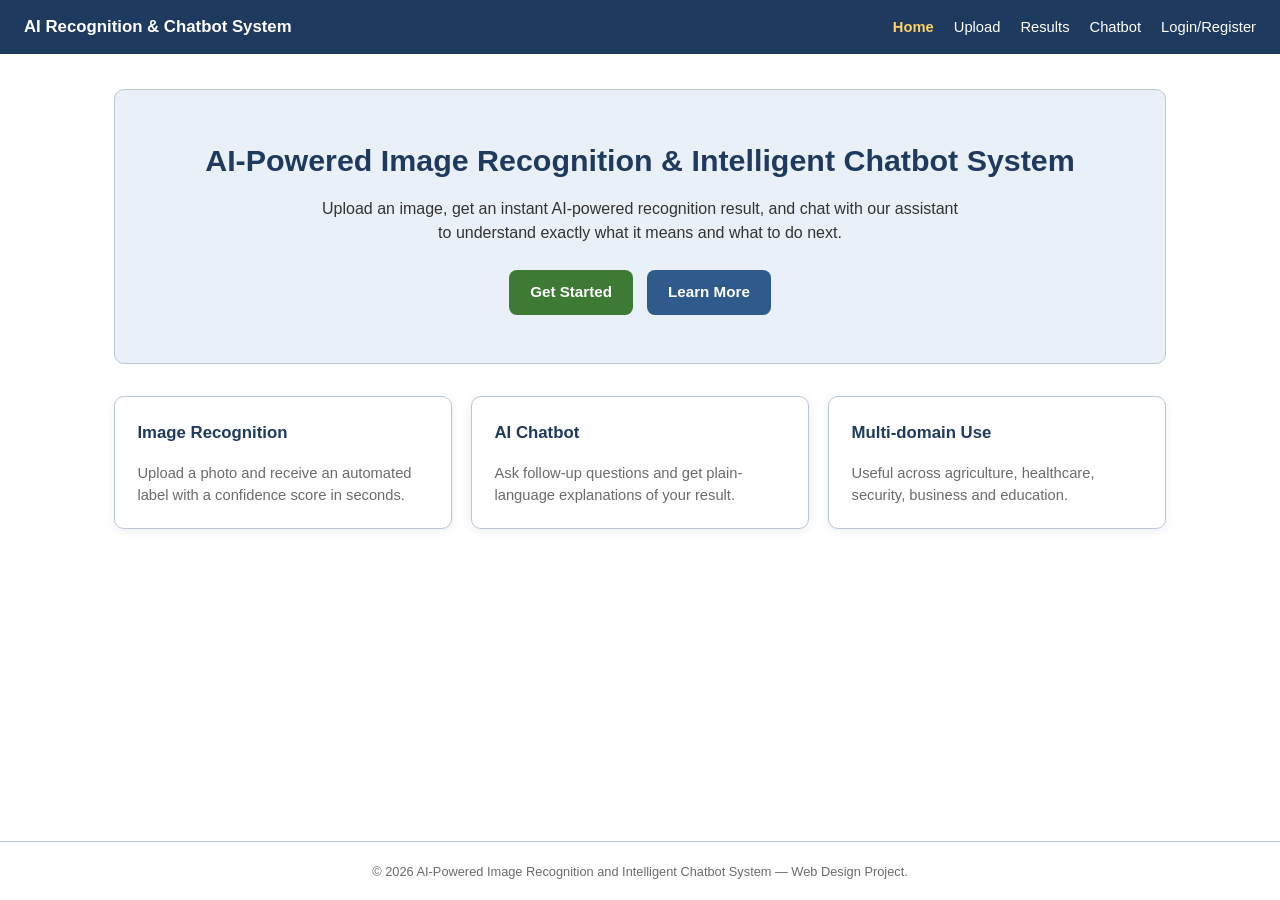
==== commit e063abb5: "Add files via upload" ====
--- a/index.html
+++ b/index.html
@@ -1,217 +1,54 @@
 <!DOCTYPE html>
 <html lang="en">
 <head>
-  <!-- Meta Information -->
-  <meta charset="UTF-8">
-  <meta name="viewport" content="width=device-width, initial-scale=1.0">
-  <title>Image Recognition - AI Visual Insights</title>
-  
-  <!-- Stylesheets -->
-  <link rel="stylesheet" href="styles.css">
+  <meta charset="UTF-8" />
+  <meta name="viewport" content="width=device-width, initial-scale=1.0" />
+  <title>Home | AI Recognition &amp; Chatbot System</title>
+  <link rel="stylesheet" href="css/style.css" />
 </head>
+<body>
 
-<body>
-  <!-- ========== HEADER / NAVIGATION ========== -->
-  <header class="site-header">
-    <div class="container header-inner">
-      <!-- Brand Logo -->
-      <a class="brand" href="index.html">🖼️ Image Recognition</a>
-      
-      <!-- Navigation Menu -->
-      <nav class="site-nav">
-        <a href="index.html">Home</a>
-        <a href="chatbot.html">Chatbot</a>
-      </nav>
+  <div id="site-navbar"></div>
+
+  <main>
+    <div class="container">
+      <section class="hero">
+        <h1>AI-Powered Image Recognition &amp; Intelligent Chatbot System</h1>
+        <p>
+          Upload an image, get an instant AI-powered recognition result, and chat with our
+          assistant to understand exactly what it means and what to do next.
+        </p>
+        <div class="hero-actions">
+          <a href="register.html" class="btn btn-primary">Get Started</a>
+          <a href="#features" class="btn btn-secondary">Learn More</a>
+        </div>
+      </section>
+
+      <section class="feature-grid" id="features">
+        <div class="card">
+          <h3>Image Recognition</h3>
+          <p>Upload a photo and receive an automated label with a confidence score in seconds.</p>
+        </div>
+        <div class="card">
+          <h3>AI Chatbot</h3>
+          <p>Ask follow-up questions and get plain-language explanations of your result.</p>
+        </div>
+        <div class="card">
+          <h3>Multi-domain Use</h3>
+          <p>Useful across agriculture, healthcare, security, business and education.</p>
+        </div>
+      </section>
     </div>
-  </header>
+  </main>
 
-  <!-- ========== MAIN CONTENT ========== -->
-  <main class="content container">
-    
-    <!-- HOME AND SIGNUP CONTAINER -->
-    <div class="home-signup-wrapper">
-      
-      <!-- ===== LEFT SIDE: HOME CONTENT ===== -->
-      <div class="home-section">
-        
-        <!-- HERO SECTION -->
-        <section class="hero-section">
-          <span class="eyebrow">Image recognition across key fields</span>
-          <h1>AI-powered visual insight for agriculture, health, security, business and education.</h1>
-          <p>Get instant answers using text, voice, or images. Select a service below to get started.</p>
-        </section>
-
-        <!-- SERVICES SECTION -->
-        <section class="feature-section">
-          <h2>Choose a Service</h2>
-          <p class="section-intro">Click any service to open the chatbot and start asking questions</p>
-          
-          <!-- Service Cards Grid -->
-          <div class="feature-grid">
-            
-            <!-- Agriculture Service Card -->
-            <a href="chatbot.html?service=agriculture" class="feature-card clickable-card">
-              <h3>Agriculture</h3>
-              <p>Detect crop health, identify plant disease, and support farm decisions from image inputs.</p>
-              <span class="card-arrow">→</span>
-            </a>
-
-            <!-- Health Service Card -->
-            <a href="chatbot.html?service=health" class="feature-card clickable-card">
-              <h3>Health</h3>
-              <p>Design medical imaging workflows, diagnostic insights, and visual analysis concepts.</p>
-              <span class="card-arrow">→</span>
-            </a>
-
-            <!-- Security Service Card -->
-            <a href="chatbot.html?service=security" class="feature-card clickable-card">
-              <h3>Security</h3>
-              <p>Support scene analysis, object recognition, and monitoring use cases.</p>
-              <span class="card-arrow">→</span>
-            </a>
-
-            <!-- Business Service Card -->
-            <a href="chatbot.html?service=business" class="feature-card clickable-card">
-              <h3>Business</h3>
-              <p>Enable product recognition, invoice checks, and inventory workflows with visual AI.</p>
-              <span class="card-arrow">→</span>
-            </a>
-
-            <!-- Education Service Card -->
-            <a href="chatbot.html?service=education" class="feature-card clickable-card">
-              <h3>Education</h3>
-              <p>Create learning experiences, tutorials, and visual explanations using image recognition.</p>
-              <span class="card-arrow">→</span>
-            </a>
-            
-          </div>
-          <!-- End Service Cards Grid -->
-          
-        </section>
-        <!-- End Services Section -->
-        
-      </div>
-      <!-- End Home Section -->
-
-      <!-- ===== RIGHT SIDE: SIGNUP FORM ===== -->
-      <aside class="signup-section">
-        <div class="signup-card">
-          <h2>Create Your Account</h2>
-          <p class="signup-subtitle">Join to access all AI services</p>
-          
-          <form class="auth-form" id="signup-form">
-            <label>
-              Full Name
-              <input type="text" name="name" placeholder="Your full name" required>
-            </label>
-            <label>
-              Email
-              <input type="email" name="email" placeholder="you@example.com" required>
-            </label>
-            <label>
-              Password
-              <input type="password" name="password" placeholder="Create a password (min 6 chars)" required>
-            </label>
-            <button class="btn" type="submit">Create Account</button>
-            
-            <p class="auth-footer">Already have an account? <a href="login.html">Login here</a></p>
-          </form>
-        </div>
-      </aside>
-      <!-- End Signup Section -->
-      
-    </div>
-    <!-- End Home and Signup Wrapper -->
-    
-  </main>
-  <!-- End Main Content -->
-
-  <!-- ========== FOOTER ========== -->
   <footer class="site-footer">
-    <div class="container footer-inner">
-      <p>All pages use external CSS and JavaScript authentication.</p>
-    </div>
+    &copy; 2026 AI-Powered Image Recognition and Intelligent Chatbot System — Web Design Project.
   </footer>
 
-  <!-- ========== SCRIPTS ========== -->
-  <script src="security.js"></script>
-  
-  <!-- Service Card Navigation -->
+  <script src="js/storage.js"></script>
+  <script src="js/nav.js"></script>
   <script>
-    // Make service cards interactive and sensitive to clicks
-    document.querySelectorAll('.clickable-card').forEach(card => {
-      // Add click handler
-      card.addEventListener('click', function(e) {
-        e.preventDefault();
-        
-        // Get the service name from the href
-        const href = this.getAttribute('href');
-        
-        // Add visual feedback - fade out effect
-        this.style.opacity = '0.7';
-        this.style.transform = 'scale(0.98)';
-        
-        // Navigate after a short delay for visual effect
-        setTimeout(() => {
-          window.location.href = href;
-        }, 200);
-      });
-
-      // Add hover effects for better UX
-      card.addEventListener('mouseenter', function() {
-        this.style.cursor = 'pointer';
-      });
-
-      // Reset opacity on mouse leave if not navigating
-      card.addEventListener('mouseleave', function() {
-        this.style.opacity = '1';
-        this.style.transform = 'scale(1)';
-      });
-
-      // Keyboard support - allow Enter and Space keys
-      card.addEventListener('keypress', function(e) {
-        if (e.key === 'Enter' || e.key === ' ') {
-          e.preventDefault();
-          this.click();
-        }
-      });
-    });
-
-    // Log which service was selected (for debugging)
-    window.addEventListener('click', function(e) {
-      const card = e.target.closest('.clickable-card');
-      if (card) {
-        const href = card.getAttribute('href');
-        const serviceMatch = href.match(/service=(\w+)/);
-        if (serviceMatch) {
-          console.log('Service selected:', serviceMatch[1]);
-        }
-      }
-    });
-
-    // Handle signup form submission
-    document.getElementById('signup-form').addEventListener('submit', function(e) {
-      e.preventDefault();
-
-      const fullName = this.querySelector('input[type="text"]').value.trim();
-      const email = this.querySelector('input[type="email"]').value.trim();
-      const password = this.querySelector('input[type="password"]').value;
-
-      if (!fullName) {
-        alert('Please enter your full name');
-        return;
-      }
-
-      const result = authManager.register(email, password, fullName);
-
-      if (result.success) {
-        alert(result.message + '\nYou can now login with your credentials.');
-        window.location.href = 'login.html';
-      } else {
-        alert('Signup Failed: ' + result.message);
-      }
-    });
+    document.addEventListener("DOMContentLoaded", () => renderNavbar("home"));
   </script>
-
 </body>
 </html>
--- a/css/style.css
+++ b/css/style.css
@@ -0,0 +1,517 @@
+/* =========================================================================
+   AI-Powered Image Recognition and Intelligent Chatbot System
+   Shared stylesheet — used by every page in the project.
+   ========================================================================= */
+
+:root {
+  --navy: #1f3a5f;
+  --navy-dark: #12233a;
+  --blue: #2e5a8c;
+  --light-blue: #dce7f2;
+  --panel-blue: #eaf0f8;
+  --border-blue: #b9c7d8;
+  --green: #3d7a34;
+  --green-dark: #2f5f28;
+  --grey-text: #333333;
+  --grey-muted: #6b6b6b;
+  --white: #ffffff;
+  --radius: 10px;
+  --shadow: 0 2px 10px rgba(18, 35, 58, 0.08);
+  --max-width: 1100px;
+}
+
+* {
+  box-sizing: border-box;
+}
+
+html, body {
+  margin: 0;
+  padding: 0;
+}
+
+body {
+  font-family: "Segoe UI", Roboto, Helvetica, Arial, sans-serif;
+  color: var(--grey-text);
+  background: var(--white);
+  line-height: 1.5;
+  min-height: 100vh;
+  display: flex;
+  flex-direction: column;
+}
+
+a {
+  color: var(--blue);
+  text-decoration: none;
+}
+
+a:hover,
+a:focus-visible {
+  text-decoration: underline;
+}
+
+img {
+  max-width: 100%;
+  display: block;
+}
+
+/* ---------- Navigation bar ---------- */
+.navbar {
+  background: var(--navy);
+  color: var(--white);
+  display: flex;
+  align-items: center;
+  justify-content: space-between;
+  padding: 0.9rem 1.5rem;
+  flex-wrap: wrap;
+  gap: 0.75rem;
+}
+
+.navbar .brand {
+  font-weight: 700;
+  font-size: 1.05rem;
+  color: var(--white);
+  text-decoration: none;
+  white-space: nowrap;
+}
+
+.navbar .nav-links {
+  display: flex;
+  align-items: center;
+  gap: 1.25rem;
+  flex-wrap: wrap;
+  list-style: none;
+  margin: 0;
+  padding: 0;
+}
+
+.navbar .nav-links a,
+.navbar .nav-links button.link-style {
+  color: var(--white);
+  font-size: 0.92rem;
+  background: none;
+  border: none;
+  cursor: pointer;
+  font-family: inherit;
+  padding: 0;
+}
+
+.navbar .nav-links a.active {
+  color: #ffd166;
+  font-weight: 600;
+}
+
+.navbar .nav-links a:hover,
+.navbar .nav-links button.link-style:hover {
+  color: #ffd166;
+  text-decoration: none;
+}
+
+/* Hamburger toggle for small screens */
+.nav-toggle {
+  display: none;
+  background: none;
+  border: 1px solid rgba(255, 255, 255, 0.5);
+  color: var(--white);
+  border-radius: 6px;
+  padding: 0.35rem 0.6rem;
+  cursor: pointer;
+}
+
+@media (max-width: 720px) {
+  .nav-toggle {
+    display: inline-block;
+  }
+  .navbar .nav-links {
+    display: none;
+    width: 100%;
+    flex-direction: column;
+    align-items: flex-start;
+    gap: 0.85rem;
+    padding-top: 0.5rem;
+  }
+  .navbar .nav-links.open {
+    display: flex;
+  }
+}
+
+/* ---------- Layout helpers ---------- */
+main {
+  flex: 1;
+  width: 100%;
+}
+
+.container {
+  max-width: var(--max-width);
+  margin: 0 auto;
+  padding: 2.2rem 1.5rem 3rem;
+}
+
+.container.narrow {
+  max-width: 520px;
+}
+
+.page-title {
+  color: var(--navy);
+  font-size: 1.6rem;
+  margin: 0 0 1.4rem;
+  text-align: center;
+}
+
+/* ---------- Buttons ---------- */
+.btn {
+  display: inline-block;
+  border: none;
+  border-radius: 8px;
+  padding: 0.7rem 1.3rem;
+  font-size: 0.95rem;
+  font-weight: 600;
+  cursor: pointer;
+  text-align: center;
+  transition: transform 0.06s ease, box-shadow 0.15s ease, background 0.15s ease;
+}
+
+.btn:active {
+  transform: translateY(1px);
+}
+
+.btn-primary {
+  background: var(--green);
+  color: var(--white);
+}
+.btn-primary:hover {
+  background: var(--green-dark);
+}
+
+.btn-secondary {
+  background: var(--blue);
+  color: var(--white);
+}
+.btn-secondary:hover {
+  background: var(--navy);
+}
+
+.btn-block {
+  display: block;
+  width: 100%;
+}
+
+.btn:disabled {
+  opacity: 0.6;
+  cursor: not-allowed;
+}
+
+/* ---------- Cards / panels ---------- */
+.panel {
+  background: var(--panel-blue);
+  border: 1px solid var(--border-blue);
+  border-radius: var(--radius);
+  padding: 1.6rem;
+}
+
+.card {
+  background: var(--white);
+  border: 1px solid var(--border-blue);
+  border-radius: var(--radius);
+  padding: 1.4rem;
+  box-shadow: var(--shadow);
+}
+
+/* ---------- Home page ---------- */
+.hero {
+  background: var(--panel-blue);
+  border: 1px solid var(--border-blue);
+  border-radius: var(--radius);
+  text-align: center;
+  padding: 3rem 1.5rem;
+}
+
+.hero h1 {
+  color: var(--navy);
+  font-size: 1.9rem;
+  margin: 0 0 0.8rem;
+}
+
+.hero p {
+  color: var(--grey-text);
+  max-width: 640px;
+  margin: 0 auto 1.6rem;
+}
+
+.hero .hero-actions {
+  display: flex;
+  gap: 0.9rem;
+  justify-content: center;
+  flex-wrap: wrap;
+}
+
+.feature-grid {
+  display: grid;
+  grid-template-columns: repeat(3, 1fr);
+  gap: 1.2rem;
+  margin-top: 2rem;
+}
+
+@media (max-width: 720px) {
+  .feature-grid {
+    grid-template-columns: 1fr;
+  }
+}
+
+.feature-grid .card h3 {
+  color: var(--navy);
+  margin-top: 0;
+  font-size: 1.05rem;
+}
+
+.feature-grid .card p {
+  color: var(--grey-muted);
+  font-size: 0.92rem;
+  margin-bottom: 0;
+}
+
+/* ---------- Forms ---------- */
+.form-field {
+  margin-bottom: 1rem;
+}
+
+.form-field label {
+  display: block;
+  font-size: 0.85rem;
+  font-weight: 600;
+  color: var(--navy-dark);
+  margin-bottom: 0.35rem;
+}
+
+.form-field input,
+.form-field textarea {
+  width: 100%;
+  padding: 0.65rem 0.8rem;
+  border: 1px solid #999999;
+  border-radius: 7px;
+  font-size: 0.95rem;
+  font-family: inherit;
+  background: #f7f9fc;
+}
+
+.form-field input:focus,
+.form-field textarea:focus {
+  outline: 2px solid var(--blue);
+  outline-offset: 1px;
+  background: var(--white);
+}
+
+.field-error {
+  color: #b3261e;
+  font-size: 0.8rem;
+  margin-top: 0.3rem;
+  display: none;
+}
+
+.field-error.show {
+  display: block;
+}
+
+.form-footnote {
+  text-align: center;
+  font-size: 0.88rem;
+  margin-top: 0.9rem;
+}
+
+.form-message {
+  border-radius: 7px;
+  padding: 0.7rem 0.9rem;
+  font-size: 0.88rem;
+  margin-bottom: 1rem;
+  display: none;
+}
+
+.form-message.show {
+  display: block;
+}
+
+.form-message.error {
+  background: #fbe7e6;
+  color: #8a231c;
+  border: 1px solid #f1b6b1;
+}
+
+.form-message.success {
+  background: #e6f4e2;
+  color: #275e20;
+  border: 1px solid #b8dfad;
+}
+
+/* ---------- Upload page ---------- */
+.dropzone {
+  border: 2px dashed var(--border-blue);
+  border-radius: var(--radius);
+  background: var(--white);
+  padding: 2.4rem 1.5rem;
+  text-align: center;
+  cursor: pointer;
+  transition: border-color 0.15s ease, background 0.15s ease;
+}
+
+.dropzone.dragover {
+  border-color: var(--blue);
+  background: var(--light-blue);
+}
+
+.dropzone p {
+  color: var(--grey-muted);
+  margin: 0 0 1rem;
+}
+
+.upload-preview {
+  margin-top: 1.4rem;
+  text-align: center;
+}
+
+.upload-preview img {
+  max-height: 260px;
+  margin: 0 auto 0.6rem;
+  border-radius: 8px;
+  border: 1px solid var(--border-blue);
+}
+
+.upload-filename {
+  font-size: 0.85rem;
+  color: var(--grey-muted);
+}
+
+.upload-actions {
+  text-align: center;
+  margin-top: 1.6rem;
+}
+
+/* ---------- Results page ---------- */
+.results-grid {
+  display: grid;
+  grid-template-columns: 1fr 1.3fr;
+  gap: 1.5rem;
+}
+
+@media (max-width: 720px) {
+  .results-grid {
+    grid-template-columns: 1fr;
+  }
+}
+
+.results-grid img {
+  border-radius: 8px;
+  border: 1px solid var(--border-blue);
+  width: 100%;
+}
+
+.result-label {
+  font-weight: 700;
+  color: var(--navy);
+  font-size: 0.85rem;
+  text-transform: uppercase;
+  letter-spacing: 0.03em;
+  margin: 0 0 0.2rem;
+}
+
+.result-value {
+  margin: 0 0 1.1rem;
+  font-size: 1.05rem;
+}
+
+.confidence-bar {
+  height: 10px;
+  border-radius: 6px;
+  background: #cdd9e6;
+  overflow: hidden;
+  margin-bottom: 1.1rem;
+}
+
+.confidence-bar span {
+  display: block;
+  height: 100%;
+  background: var(--green);
+}
+
+/* ---------- Chatbot page ---------- */
+.chat-window {
+  height: 380px;
+  overflow-y: auto;
+  border: 1px solid var(--border-blue);
+  border-radius: 8px;
+  padding: 1rem;
+  background: var(--white);
+  display: flex;
+  flex-direction: column;
+  gap: 0.7rem;
+  margin-bottom: 1rem;
+}
+
+.chat-bubble {
+  max-width: 78%;
+  padding: 0.6rem 0.9rem;
+  border-radius: 12px;
+  font-size: 0.92rem;
+  line-height: 1.4;
+  white-space: pre-wrap;
+}
+
+.chat-bubble.bot {
+  align-self: flex-start;
+  background: var(--light-blue);
+  border-bottom-left-radius: 3px;
+}
+
+.chat-bubble.user {
+  align-self: flex-end;
+  background: #d9f0d3;
+  border-bottom-right-radius: 3px;
+}
+
+.chat-bubble .sender {
+  display: block;
+  font-size: 0.72rem;
+  font-weight: 700;
+  color: var(--navy);
+  margin-bottom: 0.15rem;
+}
+
+.chat-input-row {
+  display: flex;
+  gap: 0.7rem;
+}
+
+.chat-input-row input {
+  flex: 1;
+}
+
+.chat-context {
+  font-size: 0.85rem;
+  color: var(--grey-muted);
+  margin-bottom: 1rem;
+}
+
+/* ---------- Footer ---------- */
+footer.site-footer {
+  text-align: center;
+  padding: 1.2rem;
+  font-size: 0.8rem;
+  color: var(--grey-muted);
+  border-top: 1px solid var(--border-blue);
+}
+
+/* ---------- Utility ---------- */
+.text-center {
+  text-align: center;
+}
+
+.mt-lg {
+  margin-top: 1.6rem;
+}
+
+.visually-hidden {
+  position: absolute;
+  width: 1px;
+  height: 1px;
+  overflow: hidden;
+  clip: rect(0 0 0 0);
+  white-space: nowrap;
+}
